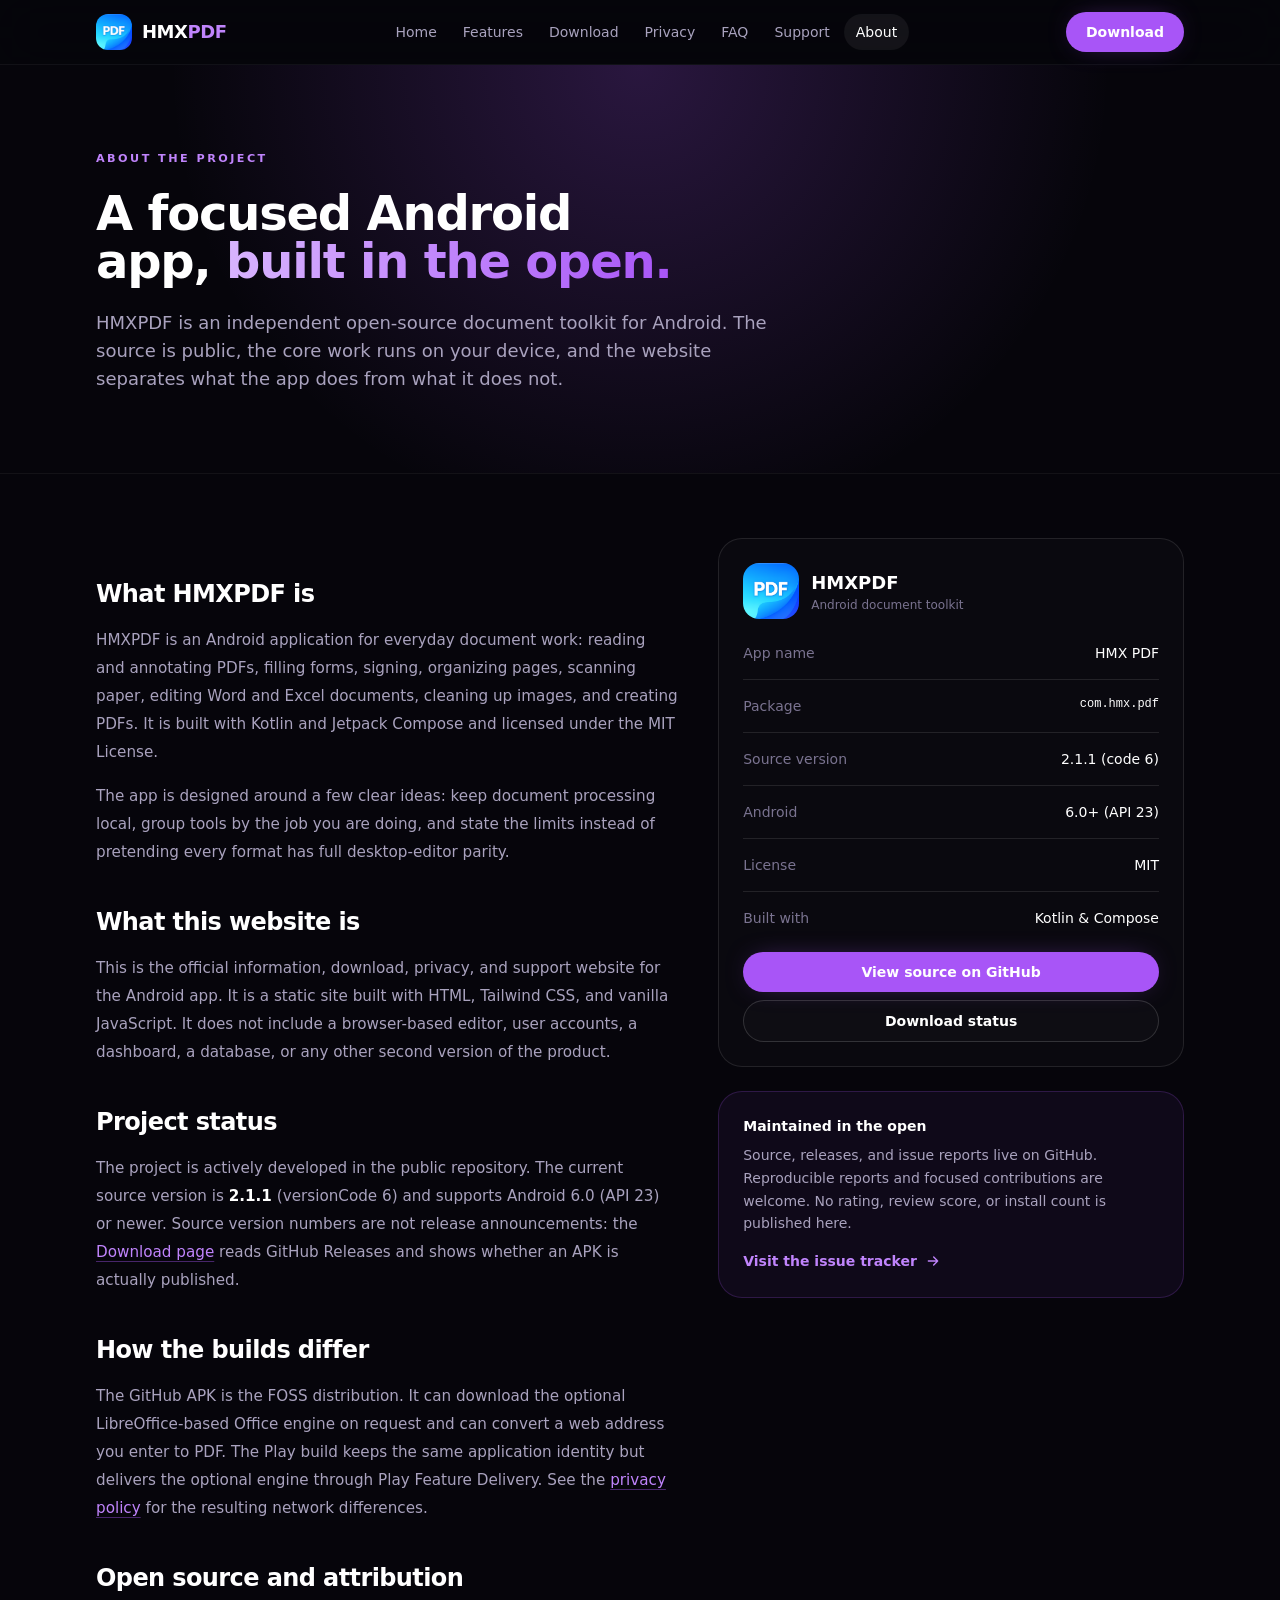
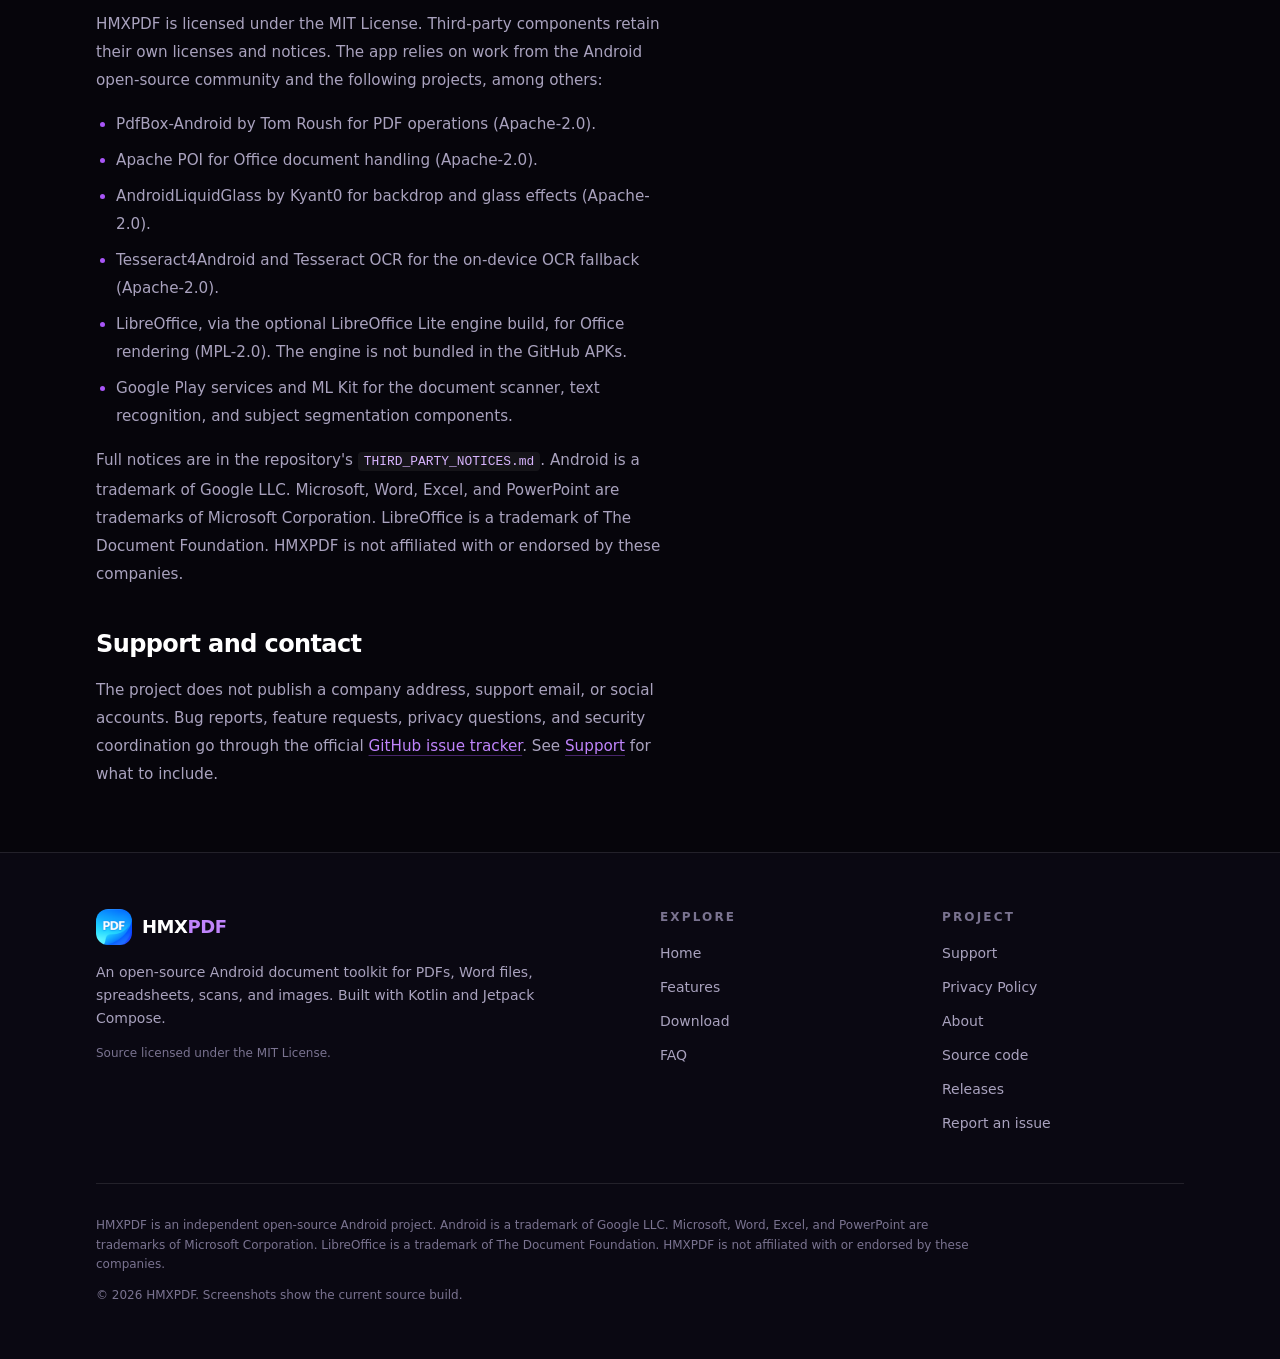
==== hmxwebsite/about.html @ 550cd8a9 "feat(website): add official HMXPDF static site and Vercel config" ====
<!doctype html>
<html lang="en">
  <head>
    <meta charset="utf-8" />
    <meta name="viewport" content="width=device-width, initial-scale=1" />
    <title>About — HMXPDF</title>
    <meta
      name="description"
      content="About HMXPDF: an independent, MIT-licensed Android document app built with Kotlin and Jetpack Compose, focused on local processing, focused tools, and honest limits."
    />
    <link rel="canonical" href="https://hmxpdf-website.vercel.app/about" />
    <meta name="theme-color" content="#0A0812" />
    <meta name="color-scheme" content="dark" />
    <link rel="icon" href="assets/img/favicon-32.png" sizes="32x32" type="image/png" />
    <link rel="apple-touch-icon" href="assets/img/apple-touch-icon.png" />
    <link rel="manifest" href="site.webmanifest" />

    <meta property="og:type" content="website" />
    <meta property="og:site_name" content="HMXPDF" />
    <meta property="og:title" content="About — HMXPDF" />
    <meta
      property="og:description"
      content="An independent, MIT-licensed Android document app built with Kotlin and Jetpack Compose, focused on local processing and honest limits."
    />
    <meta property="og:url" content="https://hmxpdf-website.vercel.app/about" />
    <meta property="og:image" content="https://hmxpdf-website.vercel.app/assets/img/og-image.jpg" />
    <meta property="og:image:width" content="1200" />
    <meta property="og:image:height" content="630" />
    <meta property="og:image:alt" content="HMXPDF — PDF, Word and spreadsheet tools for Android" />
    <meta name="twitter:card" content="summary_large_image" />
    <meta name="twitter:title" content="About — HMXPDF" />
    <meta
      name="twitter:description"
      content="An independent, MIT-licensed Android document app built with Kotlin and Jetpack Compose, focused on local processing and honest limits."
    />
    <meta name="twitter:image" content="https://hmxpdf-website.vercel.app/assets/img/og-image.jpg" />

    <link rel="stylesheet" href="assets/css/site.css" />
    <script src="assets/js/site.js"></script>
  </head>
  <body class="min-h-screen bg-night-950">
    <a class="skip-link" href="#main">Skip to content</a>

    <header id="site-header" class="site-header">
      <div class="container-x flex h-16 items-center justify-between gap-4">
        <a href="index.html" class="flex items-center gap-2.5" aria-label="HMXPDF home">
          <img src="assets/img/icon-192.png" width="36" height="36" alt="" class="h-9 w-9 rounded-xl" />
          <span class="text-lg font-bold tracking-tight text-white">HMX<span class="text-accent-light">PDF</span></span>
        </a>

        <nav class="hidden items-center gap-0.5 lg:flex" aria-label="Primary">
          <a class="nav-link" href="index.html">Home</a>
          <a class="nav-link" href="features.html">Features</a>
          <a class="nav-link" href="download.html">Download</a>
          <a class="nav-link" href="privacy.html">Privacy</a>
          <a class="nav-link" href="faq.html">FAQ</a>
          <a class="nav-link" href="support.html">Support</a>
          <a class="nav-link nav-active" href="about.html" aria-current="page">About</a>
        </nav>

        <div class="hidden lg:block">
          <a class="btn-primary btn-sm" href="download.html">Download</a>
        </div>

        <button
          id="nav-toggle"
          type="button"
          class="inline-flex h-10 w-10 items-center justify-center rounded-xl border border-white/10 text-white transition hover:border-accent/40 hover:bg-white/5 lg:hidden"
          aria-expanded="false"
          aria-controls="mobile-nav"
          aria-label="Toggle navigation"
        >
          <svg class="icon-open h-5 w-5" viewBox="0 0 24 24" fill="none" stroke="currentColor" stroke-width="1.8" aria-hidden="true">
            <path d="M4 7h16M4 12h16M4 17h16" stroke-linecap="round" />
          </svg>
          <svg class="icon-close h-5 w-5" viewBox="0 0 24 24" fill="none" stroke="currentColor" stroke-width="1.8" aria-hidden="true">
            <path d="M6 6l12 12M18 6L6 18" stroke-linecap="round" />
          </svg>
        </button>
      </div>

      <div id="mobile-nav" class="hidden border-t border-white/5 bg-night-950/95 lg:hidden">
        <nav class="container-x flex flex-col gap-1 py-4" aria-label="Mobile">
          <a class="nav-link" href="index.html">Home</a>
          <a class="nav-link" href="features.html">Features</a>
          <a class="nav-link" href="download.html">Download</a>
          <a class="nav-link" href="privacy.html">Privacy</a>
          <a class="nav-link" href="faq.html">FAQ</a>
          <a class="nav-link" href="support.html">Support</a>
          <a class="nav-link nav-active" href="about.html" aria-current="page">About</a>
          <a class="btn-primary mt-3" href="download.html">Download HMXPDF</a>
        </nav>
      </div>
    </header>

    <main id="main">
      <section class="relative overflow-hidden border-b border-white/5">
        <div class="pointer-events-none absolute inset-0 bg-radial-accent" aria-hidden="true"></div>
        <div class="container-x relative py-16 sm:py-20">
          <p class="eyebrow hero-rise">About the project</p>
          <h1 class="hero-rise mt-5 max-w-3xl text-balance text-4xl font-bold tracking-tight text-white sm:text-5xl">
            A focused Android app, <span class="gradient-text">built in the open.</span>
          </h1>
          <p class="hero-rise hero-rise-delay mt-6 max-w-2xl text-base leading-relaxed text-mist sm:text-lg">
            HMXPDF is an independent open-source document toolkit for Android. The source is public,
            the core work runs on your device, and the website separates what the app does from what
            it does not.
          </p>
        </div>
      </section>

      <section class="container-x py-12 sm:py-16">
        <div class="grid gap-10 lg:grid-cols-[1fr_0.8fr]">
          <div class="prose-site max-w-2xl">
            <h2 class="mt-0">What HMXPDF is</h2>
            <p>
              HMXPDF is an Android application for everyday document work: reading and annotating
              PDFs, filling forms, signing, organizing pages, scanning paper, editing Word and Excel
              documents, cleaning up images, and creating PDFs. It is built with Kotlin and Jetpack
              Compose and licensed under the MIT License.
            </p>
            <p>
              The app is designed around a few clear ideas: keep document processing local, group
              tools by the job you are doing, and state the limits instead of pretending every format
              has full desktop-editor parity.
            </p>

            <h2>What this website is</h2>
            <p>
              This is the official information, download, privacy, and support website for the Android
              app. It is a static site built with HTML, Tailwind CSS, and vanilla JavaScript. It does
              not include a browser-based editor, user accounts, a dashboard, a database, or any other
              second version of the product.
            </p>

            <h2>Project status</h2>
            <p>
              The project is actively developed in the public repository. The current source version
              is <strong>2.1.1</strong> (versionCode 6) and supports Android 6.0 (API 23) or newer.
              Source version numbers are not release announcements: the
              <a href="download.html">Download page</a> reads GitHub Releases and shows whether an APK
              is actually published.
            </p>

            <h2>How the builds differ</h2>
            <p>
              The GitHub APK is the FOSS distribution. It can download the optional LibreOffice-based
              Office engine on request and can convert a web address you enter to PDF. The Play build
              keeps the same application identity but delivers the optional engine through Play
              Feature Delivery. See the <a href="privacy.html">privacy policy</a> for the resulting
              network differences.
            </p>

            <h2>Open source and attribution</h2>
            <p>
              HMXPDF is licensed under the MIT License. Third-party components retain their own
              licenses and notices. The app relies on work from the Android open-source community and
              the following projects, among others:
            </p>
            <ul>
              <li>PdfBox-Android by Tom Roush for PDF operations (Apache-2.0).</li>
              <li>Apache POI for Office document handling (Apache-2.0).</li>
              <li>AndroidLiquidGlass by Kyant0 for backdrop and glass effects (Apache-2.0).</li>
              <li>Tesseract4Android and Tesseract OCR for the on-device OCR fallback (Apache-2.0).</li>
              <li>LibreOffice, via the optional LibreOffice Lite engine build, for Office rendering (MPL-2.0). The engine is not bundled in the GitHub APKs.</li>
              <li>Google Play services and ML Kit for the document scanner, text recognition, and subject segmentation components.</li>
            </ul>
            <p>
              Full notices are in the repository's <code>THIRD_PARTY_NOTICES.md</code>.
              Android is a trademark of Google LLC. Microsoft, Word, Excel, and PowerPoint are
              trademarks of Microsoft Corporation. LibreOffice is a trademark of The Document
              Foundation. HMXPDF is not affiliated with or endorsed by these companies.
            </p>

            <h2>Support and contact</h2>
            <p>
              The project does not publish a company address, support email, or social accounts. Bug
              reports, feature requests, privacy questions, and security coordination go through the
              official <a href="https://github.com/bharti1233/Hmxpdf/issues" target="_blank" rel="noopener noreferrer">GitHub issue tracker</a>.
              See <a href="support.html">Support</a> for what to include.
            </p>
          </div>

          <aside class="lg:sticky lg:top-24 lg:self-start">
            <div class="rounded-3xl border border-white/10 bg-white/[0.02] p-6">
              <div class="flex items-center gap-3">
                <img src="assets/img/icon-192.png" width="56" height="56" alt="" class="h-14 w-14 rounded-2xl" />
                <div>
                  <p class="text-lg font-bold text-white">HMXPDF</p>
                  <p class="text-xs text-mist-dim">Android document toolkit</p>
                </div>
              </div>

              <dl class="mt-6 space-y-4 text-sm">
                <div class="flex items-start justify-between gap-4 border-b border-white/10 pb-4">
                  <dt class="text-mist-dim">App name</dt>
                  <dd class="text-right font-medium text-white">HMX PDF</dd>
                </div>
                <div class="flex items-start justify-between gap-4 border-b border-white/10 pb-4">
                  <dt class="text-mist-dim">Package</dt>
                  <dd class="text-right font-mono text-xs text-white">com.hmx.pdf</dd>
                </div>
                <div class="flex items-start justify-between gap-4 border-b border-white/10 pb-4">
                  <dt class="text-mist-dim">Source version</dt>
                  <dd class="text-right font-medium text-white">2.1.1 (code 6)</dd>
                </div>
                <div class="flex items-start justify-between gap-4 border-b border-white/10 pb-4">
                  <dt class="text-mist-dim">Android</dt>
                  <dd class="text-right font-medium text-white">6.0+ (API 23)</dd>
                </div>
                <div class="flex items-start justify-between gap-4 border-b border-white/10 pb-4">
                  <dt class="text-mist-dim">License</dt>
                  <dd class="text-right font-medium text-white">MIT</dd>
                </div>
                <div class="flex items-start justify-between gap-4">
                  <dt class="text-mist-dim">Built with</dt>
                  <dd class="text-right font-medium text-white">Kotlin &amp; Compose</dd>
                </div>
              </dl>

              <div class="mt-6 flex flex-col gap-2">
                <a class="btn-primary btn-sm w-full" href="https://github.com/bharti1233/Hmxpdf" target="_blank" rel="noopener noreferrer">View source on GitHub</a>
                <a class="btn-secondary btn-sm w-full" href="download.html">Download status</a>
              </div>
            </div>

            <div class="mt-6 rounded-3xl border border-accent/20 bg-accent/[0.06] p-6">
              <p class="text-sm font-semibold text-white">Maintained in the open</p>
              <p class="mt-2 text-sm leading-relaxed text-mist">
                Source, releases, and issue reports live on GitHub. Reproducible reports and focused
                contributions are welcome. No rating, review score, or install count is published
                here.
              </p>
              <a class="mt-4 inline-flex items-center gap-2 text-sm font-semibold text-accent-light hover:text-white" href="https://github.com/bharti1233/Hmxpdf/issues" target="_blank" rel="noopener noreferrer">
                Visit the issue tracker
                <svg class="h-4 w-4" viewBox="0 0 24 24" fill="none" stroke="currentColor" stroke-width="2" aria-hidden="true">
                  <path d="M5 12h14m-6-6 6 6-6 6" stroke-linecap="round" stroke-linejoin="round" />
                </svg>
              </a>
            </div>
          </aside>
        </div>
      </section>
    </main>

    <footer class="border-t border-white/10 bg-night-900">
      <div class="container-x py-14">
        <div class="grid gap-10 md:grid-cols-4">
          <div class="md:col-span-2">
            <a href="index.html" class="flex items-center gap-2.5" aria-label="HMXPDF home">
              <img src="assets/img/icon-192.png" width="36" height="36" alt="" class="h-9 w-9 rounded-xl" />
              <span class="text-lg font-bold tracking-tight text-white">HMX<span class="text-accent-light">PDF</span></span>
            </a>
            <p class="mt-4 max-w-md text-sm leading-relaxed text-mist">
              An open-source Android document toolkit for PDFs, Word files, spreadsheets, scans, and
              images. Built with Kotlin and Jetpack Compose.
            </p>
            <p class="mt-4 text-xs text-mist-dim">Source licensed under the MIT License.</p>
          </div>

          <div>
            <p class="text-xs font-semibold uppercase tracking-[0.18em] text-mist-dim">Explore</p>
            <ul class="mt-4 space-y-2.5">
              <li><a class="footer-link" href="index.html">Home</a></li>
              <li><a class="footer-link" href="features.html">Features</a></li>
              <li><a class="footer-link" href="download.html">Download</a></li>
              <li><a class="footer-link" href="faq.html">FAQ</a></li>
            </ul>
          </div>

          <div>
            <p class="text-xs font-semibold uppercase tracking-[0.18em] text-mist-dim">Project</p>
            <ul class="mt-4 space-y-2.5">
              <li><a class="footer-link" href="support.html">Support</a></li>
              <li><a class="footer-link" href="privacy.html">Privacy Policy</a></li>
              <li><a class="footer-link" href="about.html">About</a></li>
              <li>
                <a class="footer-link" href="https://github.com/bharti1233/Hmxpdf" target="_blank" rel="noopener noreferrer">Source code</a>
              </li>
              <li>
                <a class="footer-link" href="https://github.com/bharti1233/Hmxpdf/releases" target="_blank" rel="noopener noreferrer">Releases</a>
              </li>
              <li>
                <a class="footer-link" href="https://github.com/bharti1233/Hmxpdf/issues" target="_blank" rel="noopener noreferrer">Report an issue</a>
              </li>
            </ul>
          </div>
        </div>

        <div class="mt-12 border-t border-white/10 pt-8">
          <p class="max-w-4xl text-xs leading-relaxed text-mist-dim">
            HMXPDF is an independent open-source Android project. Android is a trademark of Google
            LLC. Microsoft, Word, Excel, and PowerPoint are trademarks of Microsoft Corporation.
            LibreOffice is a trademark of The Document Foundation. HMXPDF is not affiliated with or
            endorsed by these companies.
          </p>
          <p class="mt-3 text-xs text-mist-dim">
            © <span data-year>2026</span> HMXPDF. Screenshots show the current source build.
          </p>
        </div>
      </div>
    </footer>
  </body>
</html>
---- hmxwebsite/assets/css/site.css ----
*,:after,:before{--tw-border-spacing-x:0;--tw-border-spacing-y:0;--tw-translate-x:0;--tw-translate-y:0;--tw-rotate:0;--tw-skew-x:0;--tw-skew-y:0;--tw-scale-x:1;--tw-scale-y:1;--tw-pan-x: ;--tw-pan-y: ;--tw-pinch-zoom: ;--tw-scroll-snap-strictness:proximity;--tw-gradient-from-position: ;--tw-gradient-via-position: ;--tw-gradient-to-position: ;--tw-ordinal: ;--tw-slashed-zero: ;--tw-numeric-figure: ;--tw-numeric-spacing: ;--tw-numeric-fraction: ;--tw-ring-inset: ;--tw-ring-offset-width:0px;--tw-ring-offset-color:#fff;--tw-ring-color:rgba(59,130,246,.5);--tw-ring-offset-shadow:0 0 #0000;--tw-ring-shadow:0 0 #0000;--tw-shadow:0 0 #0000;--tw-shadow-colored:0 0 #0000;--tw-blur: ;--tw-brightness: ;--tw-contrast: ;--tw-grayscale: ;--tw-hue-rotate: ;--tw-invert: ;--tw-saturate: ;--tw-sepia: ;--tw-drop-shadow: ;--tw-backdrop-blur: ;--tw-backdrop-brightness: ;--tw-backdrop-contrast: ;--tw-backdrop-grayscale: ;--tw-backdrop-hue-rotate: ;--tw-backdrop-invert: ;--tw-backdrop-opacity: ;--tw-backdrop-saturate: ;--tw-backdrop-sepia: ;--tw-contain-size: ;--tw-contain-layout: ;--tw-contain-paint: ;--tw-contain-style: }::backdrop{--tw-border-spacing-x:0;--tw-border-spacing-y:0;--tw-translate-x:0;--tw-translate-y:0;--tw-rotate:0;--tw-skew-x:0;--tw-skew-y:0;--tw-scale-x:1;--tw-scale-y:1;--tw-pan-x: ;--tw-pan-y: ;--tw-pinch-zoom: ;--tw-scroll-snap-strictness:proximity;--tw-gradient-from-position: ;--tw-gradient-via-position: ;--tw-gradient-to-position: ;--tw-ordinal: ;--tw-slashed-zero: ;--tw-numeric-figure: ;--tw-numeric-spacing: ;--tw-numeric-fraction: ;--tw-ring-inset: ;--tw-ring-offset-width:0px;--tw-ring-offset-color:#fff;--tw-ring-color:rgba(59,130,246,.5);--tw-ring-offset-shadow:0 0 #0000;--tw-ring-shadow:0 0 #0000;--tw-shadow:0 0 #0000;--tw-shadow-colored:0 0 #0000;--tw-blur: ;--tw-brightness: ;--tw-contrast: ;--tw-grayscale: ;--tw-hue-rotate: ;--tw-invert: ;--tw-saturate: ;--tw-sepia: ;--tw-drop-shadow: ;--tw-backdrop-blur: ;--tw-backdrop-brightness: ;--tw-backdrop-contrast: ;--tw-backdrop-grayscale: ;--tw-backdrop-hue-rotate: ;--tw-backdrop-invert: ;--tw-backdrop-opacity: ;--tw-backdrop-saturate: ;--tw-backdrop-sepia: ;--tw-contain-size: ;--tw-contain-layout: ;--tw-contain-paint: ;--tw-contain-style: }/*! tailwindcss v3.4.17 | MIT License | https://tailwindcss.com*/*,:after,:before{border:0 solid #e5e7eb;box-sizing:border-box}:after,:before{--tw-content:""}:host,html{line-height:1.5;-webkit-text-size-adjust:100%;font-family:ui-sans-serif,system-ui,-apple-system,Segoe UI,Roboto,Helvetica Neue,Arial,sans-serif;font-feature-settings:normal;font-variation-settings:normal;-moz-tab-size:4;-o-tab-size:4;tab-size:4;-webkit-tap-highlight-color:transparent}body{line-height:inherit;margin:0}hr{border-top-width:1px;color:inherit;height:0}abbr:where([title]){-webkit-text-decoration:underline dotted;text-decoration:underline dotted}h1,h2,h3,h4,h5,h6{font-size:inherit;font-weight:inherit}a{color:inherit;text-decoration:inherit}b,strong{font-weight:bolder}code,kbd,pre,samp{font-family:ui-monospace,SFMono-Regular,Menlo,Monaco,Consolas,Liberation Mono,Courier New,monospace;font-feature-settings:normal;font-size:1em;font-variation-settings:normal}small{font-size:80%}sub,sup{font-size:75%;line-height:0;position:relative;vertical-align:baseline}sub{bottom:-.25em}sup{top:-.5em}table{border-collapse:collapse;border-color:inherit;text-indent:0}button,input,optgroup,select,textarea{color:inherit;font-family:inherit;font-feature-settings:inherit;font-size:100%;font-variation-settings:inherit;font-weight:inherit;letter-spacing:inherit;line-height:inherit;margin:0;padding:0}button,select{text-transform:none}button,input:where([type=button]),input:where([type=reset]),input:where([type=submit]){-webkit-appearance:button;background-color:transparent;background-image:none}:-moz-focusring{outline:auto}:-moz-ui-invalid{box-shadow:none}progress{vertical-align:baseline}::-webkit-inner-spin-button,::-webkit-outer-spin-button{height:auto}[type=search]{-webkit-appearance:textfield;outline-offset:-2px}::-webkit-search-decoration{-webkit-appearance:none}::-webkit-file-upload-button{-webkit-appearance:button;font:inherit}summary{display:list-item}blockquote,dd,dl,figure,h1,h2,h3,h4,h5,h6,hr,p,pre{margin:0}fieldset{margin:0}fieldset,legend{padding:0}menu,ol,ul{list-style:none;margin:0;padding:0}dialog{padding:0}textarea{resize:vertical}input::-moz-placeholder,textarea::-moz-placeholder{color:#9ca3af;opacity:1}input::placeholder,textarea::placeholder{color:#9ca3af;opacity:1}[role=button],button{cursor:pointer}:disabled{cursor:default}audio,canvas,embed,iframe,img,object,svg,video{display:block;vertical-align:middle}img,video{height:auto;max-width:100%}[hidden]:where(:not([hidden=until-found])){display:none}html{scroll-behavior:smooth;scroll-padding-top:5.5rem}body{--tw-bg-opacity:1;background-color:rgb(6 5 11/var(--tw-bg-opacity,1));font-family:ui-sans-serif,system-ui,-apple-system,Segoe UI,Roboto,Helvetica Neue,Arial,sans-serif;--tw-text-opacity:1;color:rgb(244 241 251/var(--tw-text-opacity,1));-webkit-font-smoothing:antialiased;-moz-osx-font-smoothing:grayscale;text-rendering:optimizeLegibility}::-moz-selection{background-color:rgba(168,85,247,.4);--tw-text-opacity:1;color:rgb(255 255 255/var(--tw-text-opacity,1))}::selection{background-color:rgba(168,85,247,.4);--tw-text-opacity:1;color:rgb(255 255 255/var(--tw-text-opacity,1))}[hidden]{display:none!important}:focus-visible{outline:2px solid transparent;outline-offset:2px;--tw-ring-offset-shadow:var(--tw-ring-inset) 0 0 0 var(--tw-ring-offset-width) var(--tw-ring-offset-color);--tw-ring-shadow:var(--tw-ring-inset) 0 0 0 calc(2px + var(--tw-ring-offset-width)) var(--tw-ring-color);box-shadow:var(--tw-ring-offset-shadow),var(--tw-ring-shadow),var(--tw-shadow,0 0 #0000);--tw-ring-opacity:1;--tw-ring-color:rgb(192 132 252/var(--tw-ring-opacity,1));--tw-ring-offset-width:2px;--tw-ring-offset-color:#06050b}img{max-width:100%}.container-x{margin-left:auto;margin-right:auto;max-width:72rem;padding-left:1.25rem;padding-right:1.25rem;width:100%}@media (min-width:640px){.container-x{padding-left:2rem;padding-right:2rem}}.skip-link{height:1px;margin:-1px;overflow:hidden;padding:0;position:absolute;width:1px;clip:rect(0,0,0,0);border-width:0;white-space:nowrap}.skip-link:focus{height:auto;margin:0;overflow:visible;position:static;width:auto;clip:auto;border-radius:9999px;left:1rem;position:fixed;top:1rem;white-space:normal;z-index:60;--tw-bg-opacity:1;background-color:rgb(168 85 247/var(--tw-bg-opacity,1));font-size:.875rem;font-weight:600;line-height:1.25rem;padding:.625rem 1.25rem;--tw-text-opacity:1;color:rgb(255 255 255/var(--tw-text-opacity,1))}.site-header{background-color:rgba(6,5,11,.8);border-bottom-width:1px;border-color:hsla(0,0%,100%,.05);position:sticky;top:0;z-index:50;--tw-backdrop-blur:blur(24px);-webkit-backdrop-filter:var(--tw-backdrop-blur) var(--tw-backdrop-brightness) var(--tw-backdrop-contrast) var(--tw-backdrop-grayscale) var(--tw-backdrop-hue-rotate) var(--tw-backdrop-invert) var(--tw-backdrop-opacity) var(--tw-backdrop-saturate) var(--tw-backdrop-sepia);backdrop-filter:var(--tw-backdrop-blur) var(--tw-backdrop-brightness) var(--tw-backdrop-contrast) var(--tw-backdrop-grayscale) var(--tw-backdrop-hue-rotate) var(--tw-backdrop-invert) var(--tw-backdrop-opacity) var(--tw-backdrop-saturate) var(--tw-backdrop-sepia);transition-duration:.3s;transition-property:color,background-color,border-color,text-decoration-color,fill,stroke;transition-timing-function:cubic-bezier(.4,0,.2,1)}.site-header.is-scrolled{background-color:rgba(6,5,11,.95);border-color:hsla(0,0%,100%,.1);--tw-shadow:0 10px 15px -3px rgba(0,0,0,.1),0 4px 6px -4px rgba(0,0,0,.1);--tw-shadow-colored:0 10px 15px -3px var(--tw-shadow-color),0 4px 6px -4px var(--tw-shadow-color);box-shadow:var(--tw-ring-offset-shadow,0 0 #0000),var(--tw-ring-shadow,0 0 #0000),var(--tw-shadow);--tw-shadow-color:rgba(0,0,0,.3);--tw-shadow:var(--tw-shadow-colored)}.nav-link{border-radius:9999px;font-size:.875rem;font-weight:500;line-height:1.25rem;padding:.5rem .75rem;--tw-text-opacity:1;color:rgb(169 162 190/var(--tw-text-opacity,1));transition-duration:.15s;transition-property:color,background-color,border-color,text-decoration-color,fill,stroke,opacity,box-shadow,transform,filter,-webkit-backdrop-filter;transition-property:color,background-color,border-color,text-decoration-color,fill,stroke,opacity,box-shadow,transform,filter,backdrop-filter;transition-property:color,background-color,border-color,text-decoration-color,fill,stroke,opacity,box-shadow,transform,filter,backdrop-filter,-webkit-backdrop-filter;transition-timing-function:cubic-bezier(.4,0,.2,1)}.nav-link:hover{background-color:hsla(0,0%,100%,.05)}.nav-active,.nav-link:hover{--tw-text-opacity:1;color:rgb(255 255 255/var(--tw-text-opacity,1))}.nav-active{background-color:hsla(0,0%,100%,.06)}.btn-primary{align-items:center;border-radius:9999px;display:inline-flex;gap:.5rem;justify-content:center;--tw-bg-opacity:1;background-color:rgb(168 85 247/var(--tw-bg-opacity,1));font-size:.875rem;font-weight:600;line-height:1.25rem;padding:.75rem 1.5rem;--tw-text-opacity:1;color:rgb(255 255 255/var(--tw-text-opacity,1));--tw-shadow:0 0 28px -12px rgba(168,85,247,.65);--tw-shadow-colored:0 0 28px -12px var(--tw-shadow-color);transition-duration:.2s;transition-property:color,background-color,border-color,text-decoration-color,fill,stroke,opacity,box-shadow,transform,filter,-webkit-backdrop-filter;transition-property:color,background-color,border-color,text-decoration-color,fill,stroke,opacity,box-shadow,transform,filter,backdrop-filter;transition-property:color,background-color,border-color,text-decoration-color,fill,stroke,opacity,box-shadow,transform,filter,backdrop-filter,-webkit-backdrop-filter;transition-timing-function:cubic-bezier(.4,0,.2,1)}.btn-primary,.btn-primary:hover{box-shadow:var(--tw-ring-offset-shadow,0 0 #0000),var(--tw-ring-shadow,0 0 #0000),var(--tw-shadow)}.btn-primary:hover{--tw-bg-opacity:1;background-color:rgb(192 132 252/var(--tw-bg-opacity,1));--tw-shadow:0 0 60px -18px rgba(168,85,247,.7);--tw-shadow-colored:0 0 60px -18px var(--tw-shadow-color)}.btn-primary:active{--tw-translate-y:1px;transform:translate(var(--tw-translate-x),var(--tw-translate-y)) rotate(var(--tw-rotate)) skewX(var(--tw-skew-x)) skewY(var(--tw-skew-y)) scaleX(var(--tw-scale-x)) scaleY(var(--tw-scale-y))}.btn-secondary{align-items:center;background-color:hsla(0,0%,100%,.02);border-color:hsla(0,0%,100%,.15);border-radius:9999px;border-width:1px;display:inline-flex;font-size:.875rem;font-weight:600;gap:.5rem;justify-content:center;line-height:1.25rem;padding:.75rem 1.5rem;--tw-text-opacity:1;color:rgb(255 255 255/var(--tw-text-opacity,1));transition-duration:.2s;transition-property:color,background-color,border-color,text-decoration-color,fill,stroke,opacity,box-shadow,transform,filter,-webkit-backdrop-filter;transition-property:color,background-color,border-color,text-decoration-color,fill,stroke,opacity,box-shadow,transform,filter,backdrop-filter;transition-property:color,background-color,border-color,text-decoration-color,fill,stroke,opacity,box-shadow,transform,filter,backdrop-filter,-webkit-backdrop-filter;transition-timing-function:cubic-bezier(.4,0,.2,1)}.btn-secondary:hover{background-color:rgba(168,85,247,.1);border-color:rgba(168,85,247,.5)}.btn-secondary:active{--tw-translate-y:1px;transform:translate(var(--tw-translate-x),var(--tw-translate-y)) rotate(var(--tw-rotate)) skewX(var(--tw-skew-x)) skewY(var(--tw-skew-y)) scaleX(var(--tw-scale-x)) scaleY(var(--tw-scale-y))}.btn-sm{padding:.625rem 1.25rem}.eyebrow{align-items:center;display:inline-flex;font-size:.7rem;font-weight:600;gap:.5rem;letter-spacing:.22em;text-transform:uppercase;--tw-text-opacity:1;color:rgb(192 132 252/var(--tw-text-opacity,1))}.section-title{font-size:1.875rem;font-weight:700;letter-spacing:-.025em;line-height:2.25rem;--tw-text-opacity:1;color:rgb(255 255 255/var(--tw-text-opacity,1))}@media (min-width:640px){.section-title{font-size:2.25rem;line-height:2.5rem}}.section-lead{font-size:1rem;line-height:1.5rem;line-height:1.625;margin-top:1rem;max-width:42rem;--tw-text-opacity:1;color:rgb(169 162 190/var(--tw-text-opacity,1))}@media (min-width:640px){.section-lead{font-size:1.125rem;line-height:1.75rem}}.card{background-color:hsla(0,0%,100%,.025);border-color:hsla(0,0%,100%,.1);border-radius:1.5rem;border-width:1px;padding:1.5rem;transition-duration:.3s;transition-property:color,background-color,border-color,text-decoration-color,fill,stroke,opacity,box-shadow,transform,filter,-webkit-backdrop-filter;transition-property:color,background-color,border-color,text-decoration-color,fill,stroke,opacity,box-shadow,transform,filter,backdrop-filter;transition-property:color,background-color,border-color,text-decoration-color,fill,stroke,opacity,box-shadow,transform,filter,backdrop-filter,-webkit-backdrop-filter;transition-timing-function:cubic-bezier(.4,0,.2,1)}.card:hover{background-color:hsla(0,0%,100%,.04);border-color:rgba(168,85,247,.3)}.icon-tile{align-items:center;background-color:rgba(168,85,247,.1);border-color:rgba(168,85,247,.25);border-radius:1rem;border-width:1px;display:flex;flex-shrink:0;height:2.75rem;justify-content:center;width:2.75rem;--tw-text-opacity:1;color:rgb(192 132 252/var(--tw-text-opacity,1))}.gradient-text{background-image:linear-gradient(to right,var(--tw-gradient-stops));--tw-gradient-from:#d8b4fe var(--tw-gradient-from-position);--tw-gradient-to:rgba(216,180,254,0) var(--tw-gradient-to-position);--tw-gradient-stops:var(--tw-gradient-from),var(--tw-gradient-to);--tw-gradient-to:rgba(192,132,252,0) var(--tw-gradient-to-position);--tw-gradient-stops:var(--tw-gradient-from),#c084fc var(--tw-gradient-via-position),var(--tw-gradient-to);--tw-gradient-to:#a855f7 var(--tw-gradient-to-position);-webkit-background-clip:text;background-clip:text;color:transparent}.phone{border-color:hsla(0,0%,100%,.15);border-radius:2.25rem;border-width:1px;position:relative;--tw-bg-opacity:1;background-color:rgb(18 16 30/var(--tw-bg-opacity,1));padding:.5rem;--tw-shadow:0 40px 90px -25px rgba(0,0,0,.85);--tw-shadow-colored:0 40px 90px -25px var(--tw-shadow-color);box-shadow:var(--tw-ring-offset-shadow,0 0 #0000),var(--tw-ring-shadow,0 0 #0000),var(--tw-shadow)}.phone img{border-radius:1.7rem}.pill{align-items:center;background-color:hsla(0,0%,100%,.04);border-color:hsla(0,0%,100%,.1);border-radius:9999px;border-width:1px;display:inline-flex;font-size:.75rem;font-weight:500;gap:.5rem;line-height:1rem;padding:.375rem .875rem}.pill,.prose-site{--tw-text-opacity:1;color:rgb(169 162 190/var(--tw-text-opacity,1))}.prose-site{font-size:.95rem;line-height:1.75rem}.prose-site h2{font-size:1.25rem;font-weight:700;letter-spacing:-.025em;line-height:1.75rem;margin-top:2.5rem;--tw-text-opacity:1;color:rgb(255 255 255/var(--tw-text-opacity,1))}@media (min-width:640px){.prose-site h2{font-size:1.5rem;line-height:2rem}}.prose-site h3{font-size:1rem;font-weight:600;line-height:1.5rem;margin-top:1.75rem;--tw-text-opacity:1;color:rgb(255 255 255/var(--tw-text-opacity,1))}.prose-site p,.prose-site ul{margin-top:1rem}.prose-site ul{list-style-type:disc}.prose-site ul>:not([hidden])~:not([hidden]){--tw-space-y-reverse:0;margin-bottom:calc(.5rem*var(--tw-space-y-reverse));margin-top:calc(.5rem*(1 - var(--tw-space-y-reverse)))}.prose-site ul{padding-left:1.25rem}.prose-site ul ::marker{color:#a855f7}.prose-site ul::marker{color:#a855f7}.prose-site ol{list-style-type:decimal;margin-top:1rem}.prose-site ol>:not([hidden])~:not([hidden]){--tw-space-y-reverse:0;margin-bottom:calc(.5rem*var(--tw-space-y-reverse));margin-top:calc(.5rem*(1 - var(--tw-space-y-reverse)))}.prose-site ol{padding-left:1.25rem}.prose-site ol ::marker{color:#a855f7}.prose-site ol::marker{color:#a855f7}.prose-site a{--tw-text-opacity:1;color:rgb(192 132 252/var(--tw-text-opacity,1));text-decoration-color:rgba(168,85,247,.4);text-decoration-line:underline;text-underline-offset:4px}.prose-site a:hover{--tw-text-opacity:1;color:rgb(255 255 255/var(--tw-text-opacity,1))}.prose-site code{background-color:hsla(0,0%,100%,.06);border-radius:.25rem;font-size:.85em;padding:.125rem .375rem;--tw-text-opacity:1;color:rgb(216 180 254/var(--tw-text-opacity,1));overflow-wrap:break-word}.prose-site pre{max-width:100%;overflow-x:auto}.prose-site strong{font-weight:600;--tw-text-opacity:1;color:rgb(255 255 255/var(--tw-text-opacity,1))}.table-wrap{border-color:hsla(0,0%,100%,.1);border-radius:1rem;border-width:1px;margin-top:1.5rem;max-width:100%;overflow-x:auto}.info-table{border-collapse:collapse;font-size:.875rem;line-height:1.25rem;text-align:left;width:100%}.info-table th{background-color:hsla(0,0%,100%,.04);color:rgb(255 255 255/var(--tw-text-opacity,1));font-weight:600}.info-table td,.info-table th{padding:.75rem 1rem;--tw-text-opacity:1}.info-table td{border-color:hsla(0,0%,100%,.1);border-top-width:1px;color:rgb(169 162 190/var(--tw-text-opacity,1));vertical-align:top}@media (max-width:639px){.table-wrap{background-color:hsla(0,0%,100%,.02);border-width:0;padding-bottom:.25rem;padding-top:.25rem}.info-table,.info-table tbody,.info-table td,.info-table tr{display:block;width:auto}.info-table thead{display:none}.info-table tr{border-color:hsla(0,0%,100%,.1);border-top-width:1px;padding:.875rem 1rem}.info-table tr:first-child{border-top-width:0}.info-table td{border-width:0;padding:.125rem 0}.info-table td:first-child{font-weight:600;padding-bottom:.25rem;--tw-text-opacity:1;color:rgb(255 255 255/var(--tw-text-opacity,1))}.info-table td:before{display:block;font-size:.65rem;font-weight:600;letter-spacing:.14em;margin-bottom:.125rem;text-transform:uppercase;--tw-text-opacity:1;color:rgb(122 115 144/var(--tw-text-opacity,1))}.info-table td:first-child:before{content:none}.info-table--storage td:nth-child(2):before{content:"Contains"}.info-table--storage td:nth-child(3):before{content:"Where and how long"}.info-table--permissions td:nth-child(2):before{content:"Why it is used"}.info-table td:last-child{padding-bottom:0}}.footer-link{font-size:.875rem;line-height:1.25rem;--tw-text-opacity:1;color:rgb(169 162 190/var(--tw-text-opacity,1));transition-duration:.15s;transition-property:color,background-color,border-color,text-decoration-color,fill,stroke,opacity,box-shadow,transform,filter,-webkit-backdrop-filter;transition-property:color,background-color,border-color,text-decoration-color,fill,stroke,opacity,box-shadow,transform,filter,backdrop-filter;transition-property:color,background-color,border-color,text-decoration-color,fill,stroke,opacity,box-shadow,transform,filter,backdrop-filter,-webkit-backdrop-filter;transition-timing-function:cubic-bezier(.4,0,.2,1)}.footer-link:hover{--tw-text-opacity:1;color:rgb(255 255 255/var(--tw-text-opacity,1))}.pointer-events-none{pointer-events:none}.\!visible{visibility:visible!important}.visible{visibility:visible}.static{position:static}.fixed{position:fixed}.absolute{position:absolute}.relative{position:relative}.-inset-8{inset:-2rem}.inset-0{inset:0}.-left-24{left:-6rem}.-left-5{left:-1.25rem}.-right-16{right:-4rem}.-right-24{right:-6rem}.-top-20{top:-5rem}.bottom-0{bottom:0}.bottom-24{bottom:6rem}.left-0{left:0}.top-0{top:0}.top-32{top:8rem}.mx-auto{margin-left:auto;margin-right:auto}.mt-0{margin-top:0}.mt-0\.5{margin-top:.125rem}.mt-1{margin-top:.25rem}.mt-10{margin-top:2.5rem}.mt-12{margin-top:3rem}.mt-2{margin-top:.5rem}.mt-3{margin-top:.75rem}.mt-4{margin-top:1rem}.mt-5{margin-top:1.25rem}.mt-6{margin-top:1.5rem}.mt-7{margin-top:1.75rem}.mt-8{margin-top:2rem}.inline-block{display:inline-block}.flex{display:flex}.inline-flex{display:inline-flex}.table{display:table}.table-cell{display:table-cell}.grid{display:grid}.hidden{display:none}.h-1\.5{height:.375rem}.h-10{height:2.5rem}.h-12{height:3rem}.h-14{height:3.5rem}.h-16{height:4rem}.h-2{height:.5rem}.h-24{height:6rem}.h-4{height:1rem}.h-5{height:1.25rem}.h-6{height:1.5rem}.h-64{height:16rem}.h-72{height:18rem}.h-8{height:2rem}.h-80{height:20rem}.h-9{height:2.25rem}.h-full{height:100%}.h-px{height:1px}.max-h-\[28rem\]{max-height:28rem}.min-h-\[65vh\]{min-height:65vh}.min-h-screen{min-height:100vh}.w-1\.5{width:.375rem}.w-10{width:2.5rem}.w-12{width:3rem}.w-14{width:3.5rem}.w-2{width:.5rem}.w-32{width:8rem}.w-36{width:9rem}.w-4{width:1rem}.w-40{width:10rem}.w-5{width:1.25rem}.w-56{width:14rem}.w-6{width:1.5rem}.w-64{width:16rem}.w-72{width:18rem}.w-8{width:2rem}.w-80{width:20rem}.w-9{width:2.25rem}.w-full{width:100%}.w-px{width:1px}.min-w-0{min-width:0}.max-w-2xl{max-width:42rem}.max-w-3xl{max-width:48rem}.max-w-4xl{max-width:56rem}.max-w-\[260px\]{max-width:260px}.max-w-\[330px\]{max-width:330px}.max-w-md{max-width:28rem}.max-w-xl{max-width:36rem}.shrink-0{flex-shrink:0}@keyframes ping{75%,to{opacity:0;transform:scale(2)}}.animate-ping{animation:ping 1s cubic-bezier(0,0,.2,1) infinite}@keyframes pulse{50%{opacity:.5}}.animate-pulse{animation:pulse 2s cubic-bezier(.4,0,.6,1) infinite}.cursor-pointer{cursor:pointer}.scroll-mt-24{scroll-margin-top:6rem}.grid-cols-2{grid-template-columns:repeat(2,minmax(0,1fr))}.flex-col{flex-direction:column}.flex-wrap{flex-wrap:wrap}.items-start{align-items:flex-start}.items-center{align-items:center}.justify-center{justify-content:center}.justify-between{justify-content:space-between}.gap-0\.5{gap:.125rem}.gap-1{gap:.25rem}.gap-10{gap:2.5rem}.gap-14{gap:3.5rem}.gap-2{gap:.5rem}.gap-2\.5{gap:.625rem}.gap-3{gap:.75rem}.gap-4{gap:1rem}.gap-5{gap:1.25rem}.gap-6{gap:1.5rem}.gap-8{gap:2rem}.gap-x-8{-moz-column-gap:2rem;column-gap:2rem}.gap-y-3{row-gap:.75rem}.space-y-2>:not([hidden])~:not([hidden]){--tw-space-y-reverse:0;margin-bottom:calc(.5rem*var(--tw-space-y-reverse));margin-top:calc(.5rem*(1 - var(--tw-space-y-reverse)))}.space-y-2\.5>:not([hidden])~:not([hidden]){--tw-space-y-reverse:0;margin-bottom:calc(.625rem*var(--tw-space-y-reverse));margin-top:calc(.625rem*(1 - var(--tw-space-y-reverse)))}.space-y-3>:not([hidden])~:not([hidden]){--tw-space-y-reverse:0;margin-bottom:calc(.75rem*var(--tw-space-y-reverse));margin-top:calc(.75rem*(1 - var(--tw-space-y-reverse)))}.space-y-4>:not([hidden])~:not([hidden]){--tw-space-y-reverse:0;margin-bottom:calc(1rem*var(--tw-space-y-reverse));margin-top:calc(1rem*(1 - var(--tw-space-y-reverse)))}.space-y-6>:not([hidden])~:not([hidden]){--tw-space-y-reverse:0;margin-bottom:calc(1.5rem*var(--tw-space-y-reverse));margin-top:calc(1.5rem*(1 - var(--tw-space-y-reverse)))}.self-start{align-self:flex-start}.overflow-hidden{overflow:hidden}.overflow-x-auto{overflow-x:auto}.overflow-y-auto{overflow-y:auto}.whitespace-pre-line{white-space:pre-line}.text-balance{text-wrap:balance}.break-all{word-break:break-all}.rounded{border-radius:.25rem}.rounded-2xl{border-radius:1rem}.rounded-3xl{border-radius:1.5rem}.rounded-\[2rem\]{border-radius:2rem}.rounded-\[3\.5rem\]{border-radius:3.5rem}.rounded-full{border-radius:9999px}.rounded-lg{border-radius:.5rem}.rounded-xl{border-radius:.75rem}.border{border-width:1px}.border-y{border-top-width:1px}.border-b,.border-y{border-bottom-width:1px}.border-t{border-top-width:1px}.border-accent\/20{border-color:rgba(168,85,247,.2)}.border-accent\/25{border-color:rgba(168,85,247,.25)}.border-accent\/30{border-color:rgba(168,85,247,.3)}.border-amber-400\/20{border-color:rgba(251,191,36,.2)}.border-amber-400\/25{border-color:rgba(251,191,36,.25)}.border-white\/10{border-color:hsla(0,0%,100%,.1)}.border-white\/5{border-color:hsla(0,0%,100%,.05)}.bg-accent{--tw-bg-opacity:1;background-color:rgb(168 85 247/var(--tw-bg-opacity,1))}.bg-accent-dark\/20{background-color:rgba(124,58,237,.2)}.bg-accent-light{--tw-bg-opacity:1;background-color:rgb(192 132 252/var(--tw-bg-opacity,1))}.bg-accent\/10{background-color:rgba(168,85,247,.1)}.bg-accent\/15{background-color:rgba(168,85,247,.15)}.bg-accent\/20{background-color:rgba(168,85,247,.2)}.bg-accent\/25{background-color:rgba(168,85,247,.25)}.bg-accent\/\[0\.06\]{background-color:rgba(168,85,247,.06)}.bg-amber-300{--tw-bg-opacity:1;background-color:rgb(252 211 77/var(--tw-bg-opacity,1))}.bg-amber-400\/10{background-color:rgba(251,191,36,.1)}.bg-amber-400\/\[0\.04\]{background-color:rgba(251,191,36,.04)}.bg-emerald-300{--tw-bg-opacity:1;background-color:rgb(110 231 183/var(--tw-bg-opacity,1))}.bg-emerald-400\/10{background-color:rgba(52,211,153,.1)}.bg-night-800\/90{background-color:rgba(18,16,30,.9)}.bg-night-850{--tw-bg-opacity:1;background-color:rgb(14 11 24/var(--tw-bg-opacity,1))}.bg-night-900{--tw-bg-opacity:1;background-color:rgb(10 8 18/var(--tw-bg-opacity,1))}.bg-night-900\/40{background-color:rgba(10,8,18,.4)}.bg-night-900\/50{background-color:rgba(10,8,18,.5)}.bg-night-900\/60{background-color:rgba(10,8,18,.6)}.bg-night-900\/70{background-color:rgba(10,8,18,.7)}.bg-night-950{--tw-bg-opacity:1;background-color:rgb(6 5 11/var(--tw-bg-opacity,1))}.bg-night-950\/95{background-color:rgba(6,5,11,.95)}.bg-white\/10{background-color:hsla(0,0%,100%,.1)}.bg-white\/5{background-color:hsla(0,0%,100%,.05)}.bg-white\/\[0\.025\]{background-color:hsla(0,0%,100%,.025)}.bg-white\/\[0\.02\]{background-color:hsla(0,0%,100%,.02)}.bg-white\/\[0\.05\]{background-color:hsla(0,0%,100%,.05)}.bg-white\/\[0\.06\]{background-color:hsla(0,0%,100%,.06)}.bg-gradient-to-br{background-image:linear-gradient(to bottom right,var(--tw-gradient-stops))}.from-accent\/15{--tw-gradient-from:rgba(168,85,247,.15) var(--tw-gradient-from-position);--tw-gradient-to:rgba(168,85,247,0) var(--tw-gradient-to-position);--tw-gradient-stops:var(--tw-gradient-from),var(--tw-gradient-to)}.via-night-900{--tw-gradient-to:rgba(10,8,18,0) var(--tw-gradient-to-position);--tw-gradient-stops:var(--tw-gradient-from),#0a0812 var(--tw-gradient-via-position),var(--tw-gradient-to)}.to-night-900{--tw-gradient-to:#0a0812 var(--tw-gradient-to-position)}.p-3{padding:.75rem}.p-4{padding:1rem}.p-5{padding:1.25rem}.p-6{padding:1.5rem}.p-8{padding:2rem}.px-1\.5{padding-left:.375rem;padding-right:.375rem}.px-2{padding-left:.5rem;padding-right:.5rem}.px-2\.5{padding-left:.625rem;padding-right:.625rem}.px-4{padding-left:1rem;padding-right:1rem}.px-6{padding-left:1.5rem;padding-right:1.5rem}.py-0\.5{padding-bottom:.125rem;padding-top:.125rem}.py-1{padding-bottom:.25rem;padding-top:.25rem}.py-12{padding-bottom:3rem;padding-top:3rem}.py-14{padding-bottom:3.5rem;padding-top:3.5rem}.py-16{padding-bottom:4rem;padding-top:4rem}.py-20{padding-bottom:5rem;padding-top:5rem}.py-3{padding-bottom:.75rem;padding-top:.75rem}.py-4{padding-bottom:1rem;padding-top:1rem}.py-5{padding-bottom:1.25rem;padding-top:1.25rem}.py-8{padding-bottom:2rem;padding-top:2rem}.pb-12{padding-bottom:3rem}.pb-16{padding-bottom:4rem}.pb-4{padding-bottom:1rem}.pt-8{padding-top:2rem}.text-center{text-align:center}.text-right{text-align:right}.font-mono{font-family:ui-monospace,SFMono-Regular,Menlo,Monaco,Consolas,Liberation Mono,Courier New,monospace}.text-2xl{font-size:1.5rem;line-height:2rem}.text-3xl{font-size:1.875rem;line-height:2.25rem}.text-4xl{font-size:2.25rem;line-height:2.5rem}.text-7xl{font-size:4.5rem;line-height:1}.text-\[0\.7rem\]{font-size:.7rem}.text-\[0\.85em\]{font-size:.85em}.text-base{font-size:1rem;line-height:1.5rem}.text-lg{font-size:1.125rem;line-height:1.75rem}.text-sm{font-size:.875rem;line-height:1.25rem}.text-xl{font-size:1.25rem;line-height:1.75rem}.text-xs{font-size:.75rem;line-height:1rem}.font-bold{font-weight:700}.font-medium{font-weight:500}.font-semibold{font-weight:600}.uppercase{text-transform:uppercase}.italic{font-style:italic}.leading-5{line-height:1.25rem}.leading-6{line-height:1.5rem}.leading-7{line-height:1.75rem}.leading-\[1\.05\]{line-height:1.05}.leading-relaxed{line-height:1.625}.tracking-\[0\.12em\]{letter-spacing:.12em}.tracking-\[0\.14em\]{letter-spacing:.14em}.tracking-\[0\.16em\]{letter-spacing:.16em}.tracking-\[0\.18em\]{letter-spacing:.18em}.tracking-\[0\.22em\]{letter-spacing:.22em}.tracking-tight{letter-spacing:-.025em}.text-accent-light{--tw-text-opacity:1;color:rgb(192 132 252/var(--tw-text-opacity,1))}.text-accent-soft{--tw-text-opacity:1;color:rgb(216 180 254/var(--tw-text-opacity,1))}.text-amber-300{--tw-text-opacity:1;color:rgb(252 211 77/var(--tw-text-opacity,1))}.text-emerald-300{--tw-text-opacity:1;color:rgb(110 231 183/var(--tw-text-opacity,1))}.text-mist{--tw-text-opacity:1;color:rgb(169 162 190/var(--tw-text-opacity,1))}.text-mist-dim{--tw-text-opacity:1;color:rgb(122 115 144/var(--tw-text-opacity,1))}.text-white{--tw-text-opacity:1;color:rgb(255 255 255/var(--tw-text-opacity,1))}.underline{text-decoration-line:underline}.decoration-accent\/40{text-decoration-color:rgba(168,85,247,.4)}.underline-offset-4{text-underline-offset:4px}.opacity-0{opacity:0}.opacity-50{opacity:.5}.shadow-xl{--tw-shadow:0 20px 25px -5px rgba(0,0,0,.1),0 8px 10px -6px rgba(0,0,0,.1);--tw-shadow-colored:0 20px 25px -5px var(--tw-shadow-color),0 8px 10px -6px var(--tw-shadow-color);box-shadow:var(--tw-ring-offset-shadow,0 0 #0000),var(--tw-ring-shadow,0 0 #0000),var(--tw-shadow)}.blur-3xl{--tw-blur:blur(64px)}.blur-3xl,.blur-\[100px\]{filter:var(--tw-blur) var(--tw-brightness) var(--tw-contrast) var(--tw-grayscale) var(--tw-hue-rotate) var(--tw-invert) var(--tw-saturate) var(--tw-sepia) var(--tw-drop-shadow)}.blur-\[100px\]{--tw-blur:blur(100px)}.blur-\[120px\]{--tw-blur:blur(120px)}.blur-\[120px\],.blur-\[130px\]{filter:var(--tw-blur) var(--tw-brightness) var(--tw-contrast) var(--tw-grayscale) var(--tw-hue-rotate) var(--tw-invert) var(--tw-saturate) var(--tw-sepia) var(--tw-drop-shadow)}.blur-\[130px\]{--tw-blur:blur(130px)}.filter{filter:var(--tw-blur) var(--tw-brightness) var(--tw-contrast) var(--tw-grayscale) var(--tw-hue-rotate) var(--tw-invert) var(--tw-saturate) var(--tw-sepia) var(--tw-drop-shadow)}.backdrop-blur{--tw-backdrop-blur:blur(8px);-webkit-backdrop-filter:var(--tw-backdrop-blur) var(--tw-backdrop-brightness) var(--tw-backdrop-contrast) var(--tw-backdrop-grayscale) var(--tw-backdrop-hue-rotate) var(--tw-backdrop-invert) var(--tw-backdrop-opacity) var(--tw-backdrop-saturate) var(--tw-backdrop-sepia);backdrop-filter:var(--tw-backdrop-blur) var(--tw-backdrop-brightness) var(--tw-backdrop-contrast) var(--tw-backdrop-grayscale) var(--tw-backdrop-hue-rotate) var(--tw-backdrop-invert) var(--tw-backdrop-opacity) var(--tw-backdrop-saturate) var(--tw-backdrop-sepia)}.transition{transition-duration:.15s;transition-property:color,background-color,border-color,text-decoration-color,fill,stroke,opacity,box-shadow,transform,filter,-webkit-backdrop-filter;transition-property:color,background-color,border-color,text-decoration-color,fill,stroke,opacity,box-shadow,transform,filter,backdrop-filter;transition-property:color,background-color,border-color,text-decoration-color,fill,stroke,opacity,box-shadow,transform,filter,backdrop-filter,-webkit-backdrop-filter;transition-timing-function:cubic-bezier(.4,0,.2,1)}.text-balance{text-wrap:balance}.bg-radial-accent{background-image:radial-gradient(circle at 50% 0,rgba(168,85,247,.22),transparent 62%)}@keyframes hero-rise{0%{opacity:0;transform:translateY(24px)}to{opacity:1;transform:translateY(0)}}.hero-rise{animation:hero-rise .75s cubic-bezier(.22,1,.36,1) both}.hero-rise-delay{animation-delay:.12s}.hero-rise-delay-2{animation-delay:.24s}.js .reveal{opacity:0;transform:translateY(22px);transition:opacity .65s cubic-bezier(.22,1,.36,1),transform .65s cubic-bezier(.22,1,.36,1)}html:not(.js) #home-release-status,html:not(.js) #release-loading{display:none}.js .reveal.is-visible{opacity:1;transform:none}details>summary{list-style:none}details>summary::-webkit-details-marker{display:none}details[open] .faq-plus{transform:rotate(45deg)}.faq-plus{transition:transform .2s ease}#nav-toggle .icon-close,#nav-toggle[aria-expanded=true] .icon-open{display:none}#nav-toggle[aria-expanded=true] .icon-close{display:block}@media (prefers-reduced-motion:reduce){html{scroll-behavior:auto}.animate-float,.animate-shimmer,.hero-rise{animation:none!important}.js .reveal{opacity:1;transform:none;transition:none}}.open\:border-accent\/30[open]{border-color:rgba(168,85,247,.3)}.open\:bg-white\/\[0\.035\][open]{background-color:hsla(0,0%,100%,.035)}.hover\:border-accent\/40:hover{border-color:rgba(168,85,247,.4)}.hover\:border-accent\/50:hover{border-color:rgba(168,85,247,.5)}.hover\:bg-white\/5:hover{background-color:hsla(0,0%,100%,.05)}.hover\:text-accent-light:hover{--tw-text-opacity:1;color:rgb(192 132 252/var(--tw-text-opacity,1))}.hover\:text-white:hover{--tw-text-opacity:1;color:rgb(255 255 255/var(--tw-text-opacity,1))}@media (min-width:640px){.sm\:flex{display:flex}.sm\:max-w-\[350px\]{max-width:350px}.sm\:grid-cols-2{grid-template-columns:repeat(2,minmax(0,1fr))}.sm\:grid-cols-3{grid-template-columns:repeat(3,minmax(0,1fr))}.sm\:grid-cols-4{grid-template-columns:repeat(4,minmax(0,1fr))}.sm\:flex-row{flex-direction:row}.sm\:items-start{align-items:flex-start}.sm\:items-end{align-items:flex-end}.sm\:items-center{align-items:center}.sm\:justify-between{justify-content:space-between}.sm\:p-10{padding:2.5rem}.sm\:p-12{padding:3rem}.sm\:p-6{padding:1.5rem}.sm\:p-8{padding:2rem}.sm\:p-9{padding:2.25rem}.sm\:px-9{padding-left:2.25rem;padding-right:2.25rem}.sm\:py-16{padding-bottom:4rem;padding-top:4rem}.sm\:py-20{padding-bottom:5rem;padding-top:5rem}.sm\:py-24{padding-top:6rem}.sm\:pb-24,.sm\:py-24{padding-bottom:6rem}.sm\:text-2xl{font-size:1.5rem;line-height:2rem}.sm\:text-3xl{font-size:1.875rem;line-height:2.25rem}.sm\:text-4xl{font-size:2.25rem;line-height:2.5rem}.sm\:text-5xl{font-size:3rem;line-height:1}.sm\:text-8xl{font-size:6rem;line-height:1}.sm\:text-base{font-size:1rem;line-height:1.5rem}.sm\:text-lg{font-size:1.125rem;line-height:1.75rem}}@media (min-width:768px){.md\:col-span-2{grid-column:span 2/span 2}.md\:grid-cols-4{grid-template-columns:repeat(4,minmax(0,1fr))}}@media (min-width:1024px){.lg\:sticky{position:sticky}.lg\:top-24{top:6rem}.lg\:block{display:block}.lg\:flex{display:flex}.lg\:hidden{display:none}.lg\:grid-cols-2{grid-template-columns:repeat(2,minmax(0,1fr))}.lg\:grid-cols-3{grid-template-columns:repeat(3,minmax(0,1fr))}.lg\:grid-cols-4{grid-template-columns:repeat(4,minmax(0,1fr))}.lg\:grid-cols-\[0\.32fr_0\.68fr\]{grid-template-columns:.32fr .68fr}.lg\:grid-cols-\[0\.55fr_0\.45fr\]{grid-template-columns:.55fr .45fr}.lg\:grid-cols-\[1\.05fr_0\.95fr\]{grid-template-columns:1.05fr .95fr}.lg\:grid-cols-\[1fr_0\.65fr\]{grid-template-columns:1fr .65fr}.lg\:grid-cols-\[1fr_0\.8fr\]{grid-template-columns:1fr .8fr}.lg\:grid-cols-\[1fr_0\.9fr\]{grid-template-columns:1fr .9fr}.lg\:grid-cols-\[1fr_1fr\]{grid-template-columns:1fr 1fr}.lg\:flex-row{flex-direction:row}.lg\:items-start{align-items:flex-start}.lg\:items-center{align-items:center}.lg\:gap-12{gap:3rem}.lg\:self-start{align-self:flex-start}.lg\:py-24{padding-bottom:6rem;padding-top:6rem}.lg\:text-6xl{font-size:3.75rem;line-height:1}}
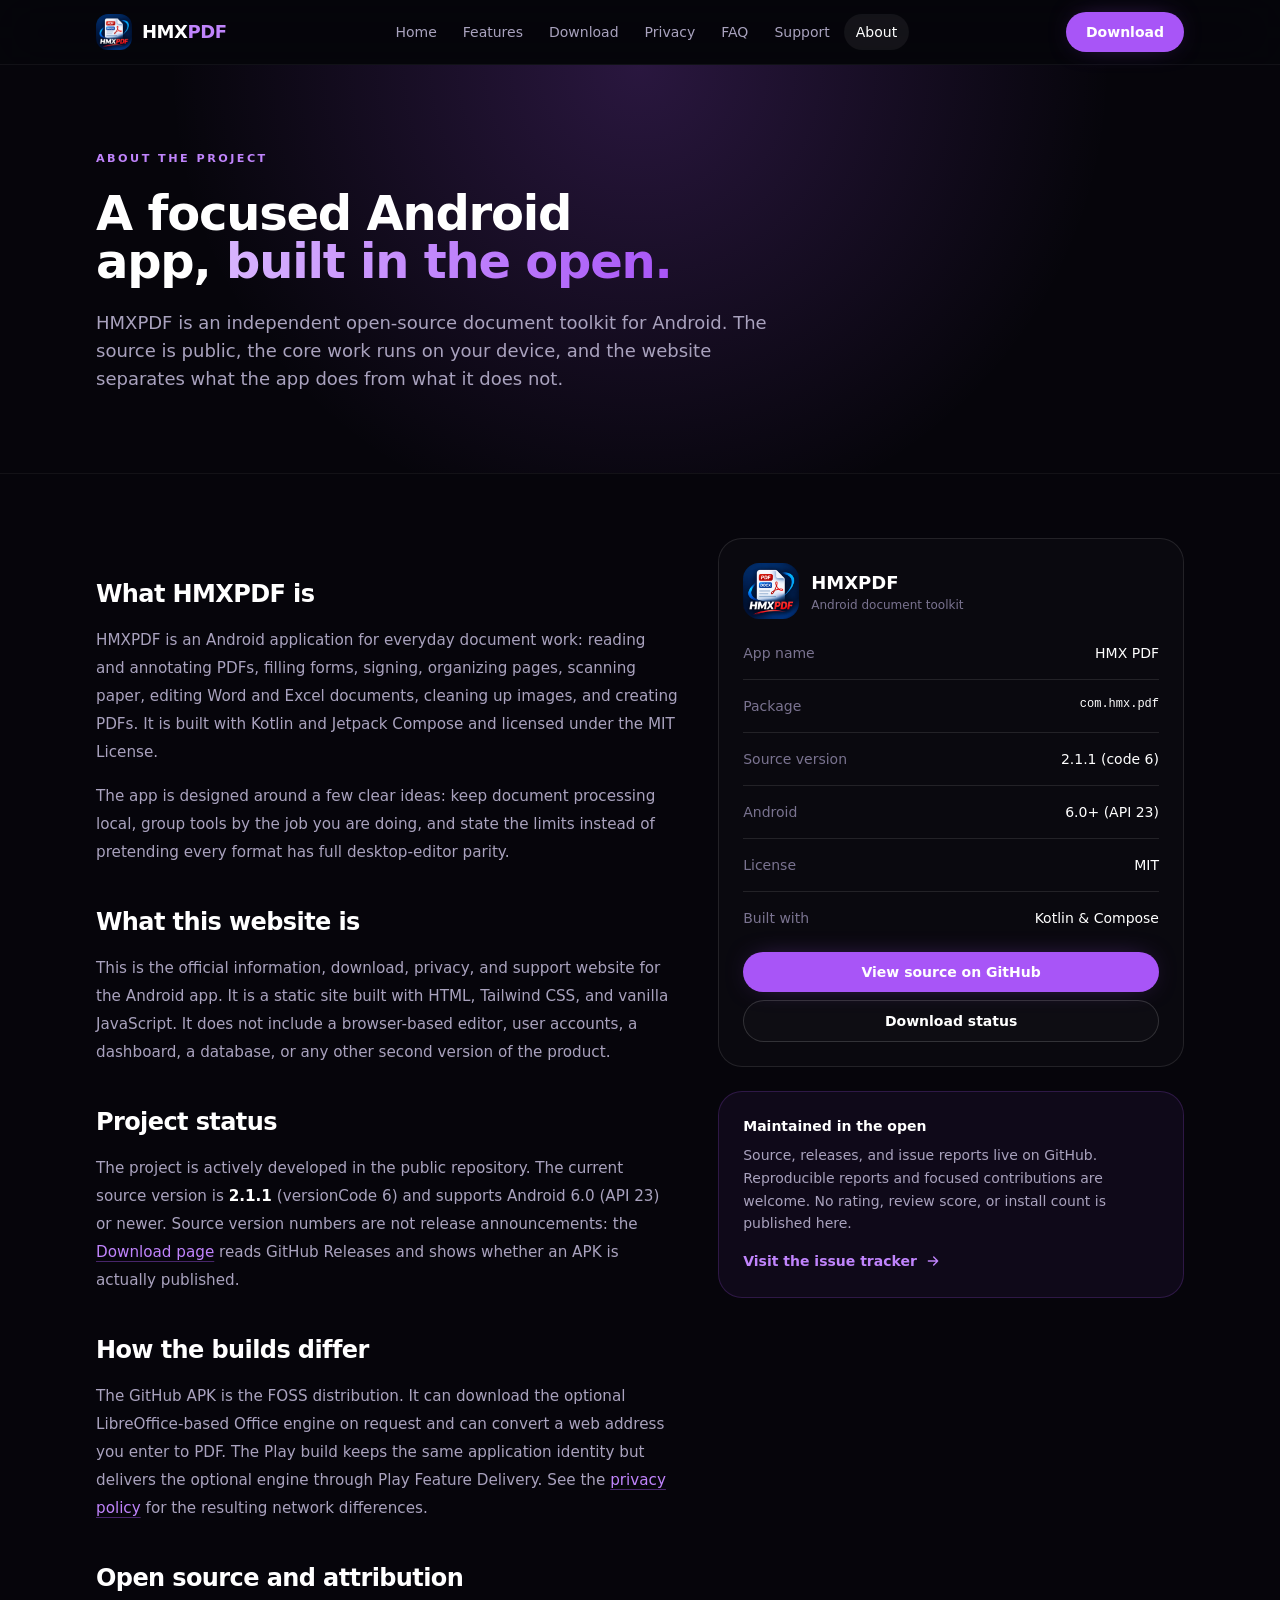
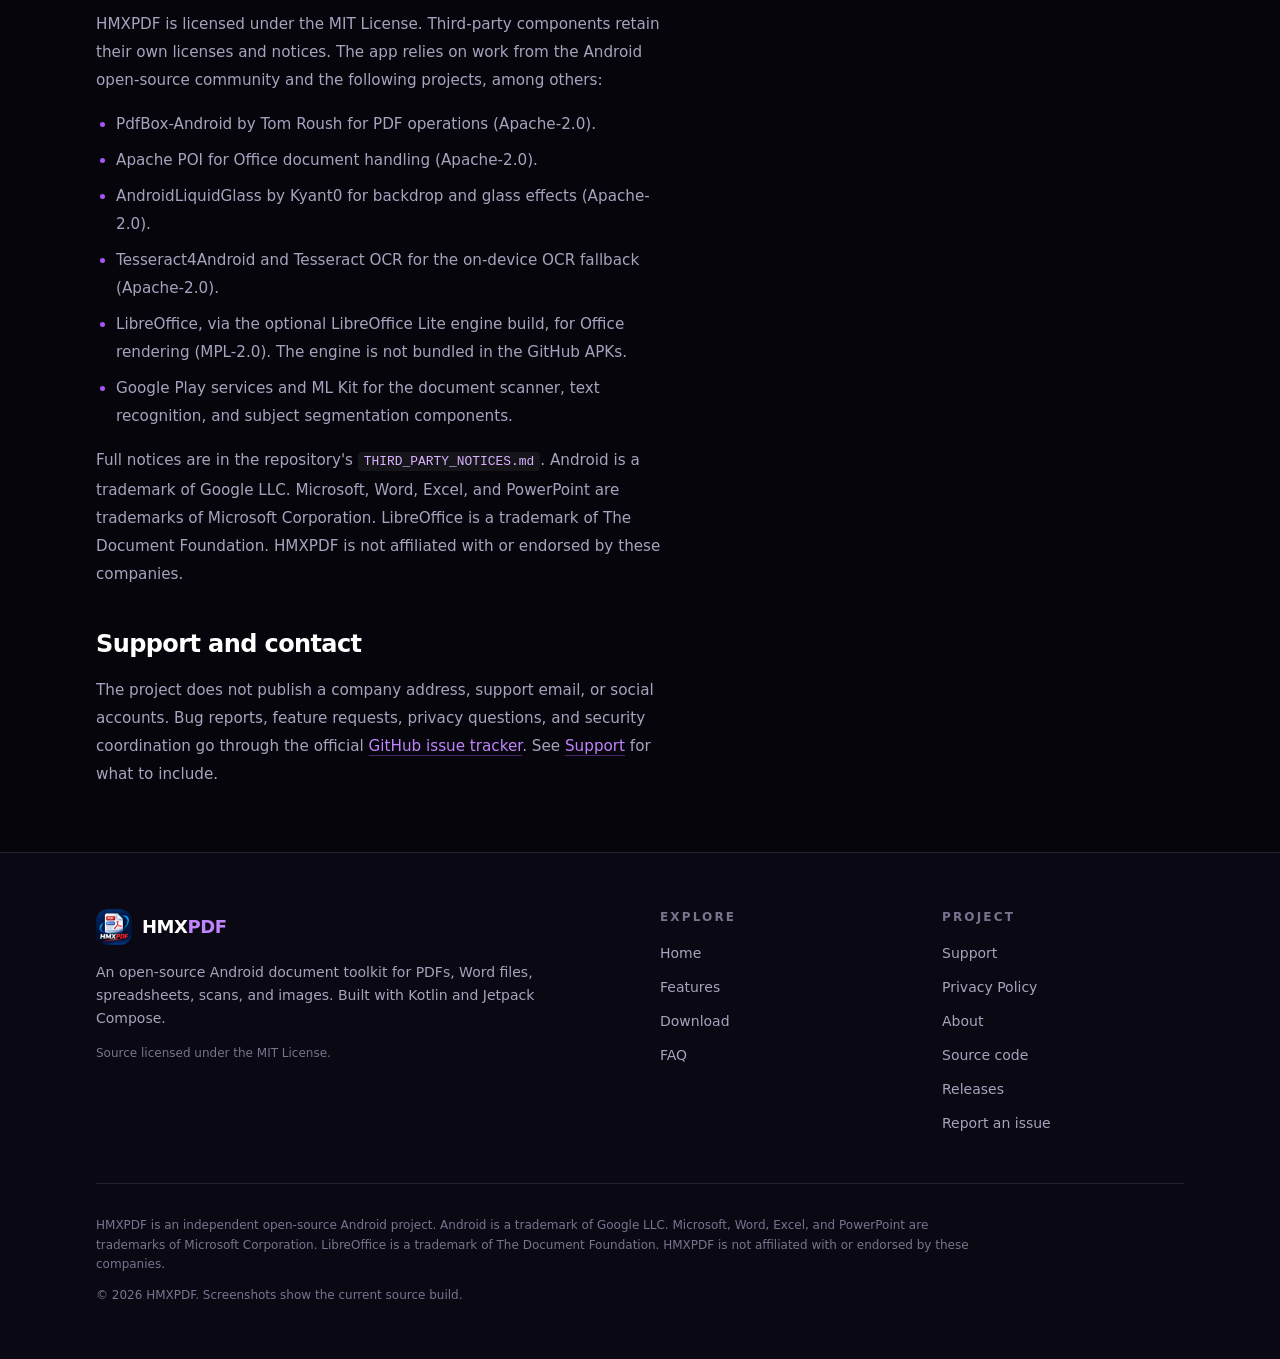
==== commit 67d978f1: "Apply official HMXPDF logo and show Android release on website" ====
--- a/hmxwebsite/about.html
+++ b/hmxwebsite/about.html
@@ -176,7 +176,7 @@
             <p>
               The project does not publish a company address, support email, or social accounts. Bug
               reports, feature requests, privacy questions, and security coordination go through the
-              official <a href="https://github.com/bharti1233/Hmxpdf/issues" target="_blank" rel="noopener noreferrer">GitHub issue tracker</a>.
+              official <a href="https://github.com/bharti1233/HMXPDF/issues" target="_blank" rel="noopener noreferrer">GitHub issue tracker</a>.
               See <a href="support.html">Support</a> for what to include.
             </p>
           </div>
@@ -219,7 +219,7 @@
               </dl>
 
               <div class="mt-6 flex flex-col gap-2">
-                <a class="btn-primary btn-sm w-full" href="https://github.com/bharti1233/Hmxpdf" target="_blank" rel="noopener noreferrer">View source on GitHub</a>
+                <a class="btn-primary btn-sm w-full" href="https://github.com/bharti1233/HMXPDF" target="_blank" rel="noopener noreferrer">View source on GitHub</a>
                 <a class="btn-secondary btn-sm w-full" href="download.html">Download status</a>
               </div>
             </div>
@@ -231,7 +231,7 @@
                 contributions are welcome. No rating, review score, or install count is published
                 here.
               </p>
-              <a class="mt-4 inline-flex items-center gap-2 text-sm font-semibold text-accent-light hover:text-white" href="https://github.com/bharti1233/Hmxpdf/issues" target="_blank" rel="noopener noreferrer">
+              <a class="mt-4 inline-flex items-center gap-2 text-sm font-semibold text-accent-light hover:text-white" href="https://github.com/bharti1233/HMXPDF/issues" target="_blank" rel="noopener noreferrer">
                 Visit the issue tracker
                 <svg class="h-4 w-4" viewBox="0 0 24 24" fill="none" stroke="currentColor" stroke-width="2" aria-hidden="true">
                   <path d="M5 12h14m-6-6 6 6-6 6" stroke-linecap="round" stroke-linejoin="round" />
@@ -275,13 +275,13 @@
               <li><a class="footer-link" href="privacy.html">Privacy Policy</a></li>
               <li><a class="footer-link" href="about.html">About</a></li>
               <li>
-                <a class="footer-link" href="https://github.com/bharti1233/Hmxpdf" target="_blank" rel="noopener noreferrer">Source code</a>
+                <a class="footer-link" href="https://github.com/bharti1233/HMXPDF" target="_blank" rel="noopener noreferrer">Source code</a>
               </li>
               <li>
-                <a class="footer-link" href="https://github.com/bharti1233/Hmxpdf/releases" target="_blank" rel="noopener noreferrer">Releases</a>
+                <a class="footer-link" href="https://github.com/bharti1233/HMXPDF/releases" target="_blank" rel="noopener noreferrer">Releases</a>
               </li>
               <li>
-                <a class="footer-link" href="https://github.com/bharti1233/Hmxpdf/issues" target="_blank" rel="noopener noreferrer">Report an issue</a>
+                <a class="footer-link" href="https://github.com/bharti1233/HMXPDF/issues" target="_blank" rel="noopener noreferrer">Report an issue</a>
               </li>
             </ul>
           </div>
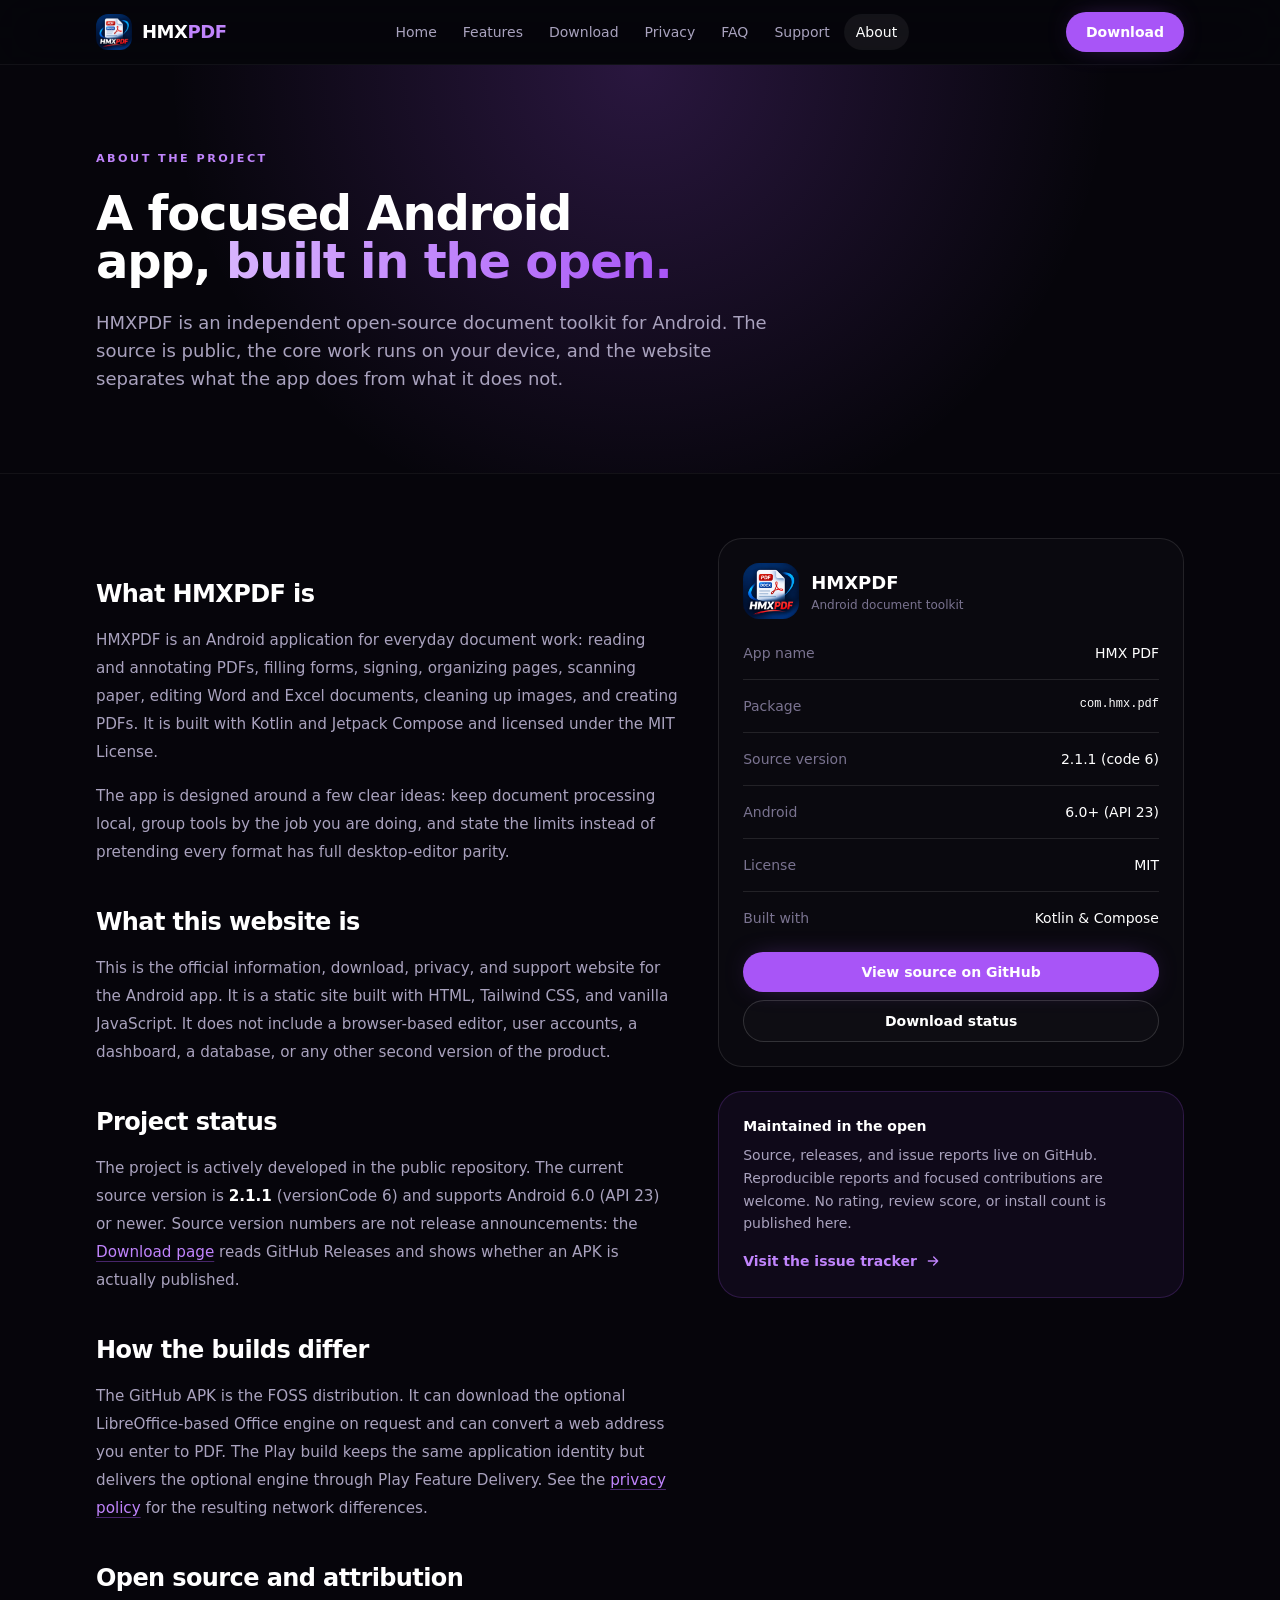
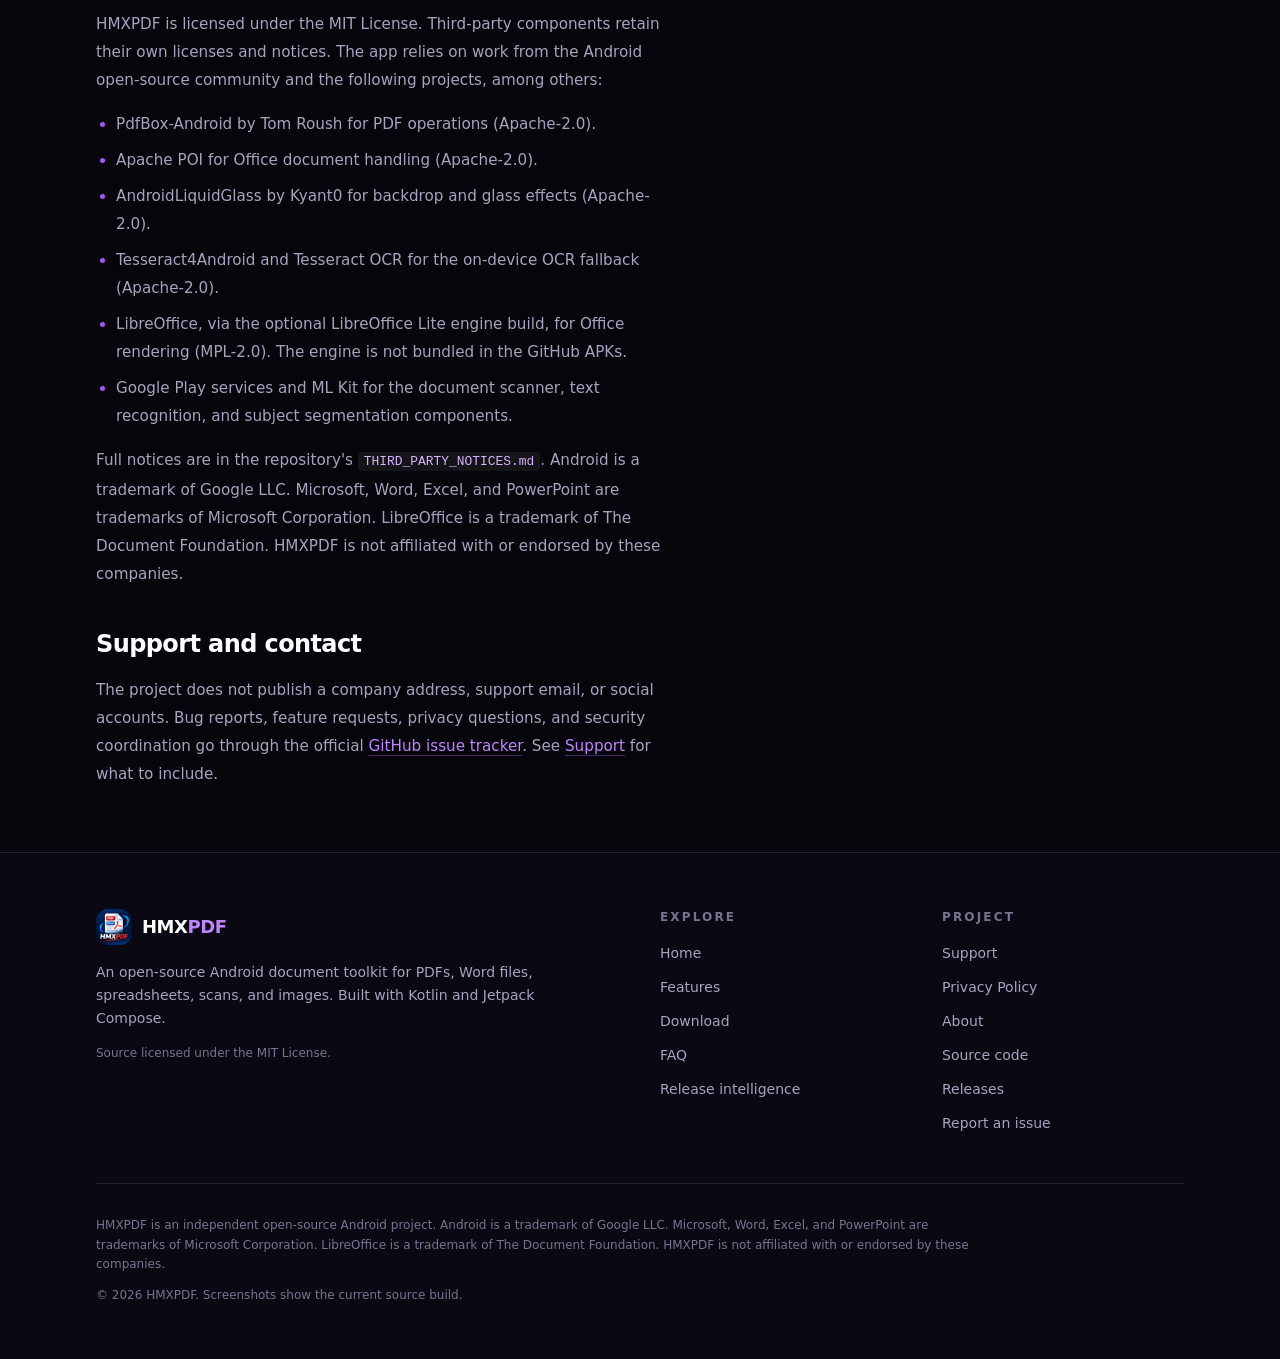
==== commit 6d6b8a2c: "chore: point repository references at tanishka1233/HMXPDF The old bharti1233 path only resolved thro" ====
--- a/hmxwebsite/about.html
+++ b/hmxwebsite/about.html
@@ -176,7 +176,7 @@
             <p>
               The project does not publish a company address, support email, or social accounts. Bug
               reports, feature requests, privacy questions, and security coordination go through the
-              official <a href="https://github.com/bharti1233/HMXPDF/issues" target="_blank" rel="noopener noreferrer">GitHub issue tracker</a>.
+              official <a href="https://github.com/tanishka1233/HMXPDF/issues" target="_blank" rel="noopener noreferrer">GitHub issue tracker</a>.
               See <a href="support.html">Support</a> for what to include.
             </p>
           </div>
@@ -219,7 +219,7 @@
               </dl>
 
               <div class="mt-6 flex flex-col gap-2">
-                <a class="btn-primary btn-sm w-full" href="https://github.com/bharti1233/HMXPDF" target="_blank" rel="noopener noreferrer">View source on GitHub</a>
+                <a class="btn-primary btn-sm w-full" href="https://github.com/tanishka1233/HMXPDF" target="_blank" rel="noopener noreferrer">View source on GitHub</a>
                 <a class="btn-secondary btn-sm w-full" href="download.html">Download status</a>
               </div>
             </div>
@@ -231,7 +231,7 @@
                 contributions are welcome. No rating, review score, or install count is published
                 here.
               </p>
-              <a class="mt-4 inline-flex items-center gap-2 text-sm font-semibold text-accent-light hover:text-white" href="https://github.com/bharti1233/HMXPDF/issues" target="_blank" rel="noopener noreferrer">
+              <a class="mt-4 inline-flex items-center gap-2 text-sm font-semibold text-accent-light hover:text-white" href="https://github.com/tanishka1233/HMXPDF/issues" target="_blank" rel="noopener noreferrer">
                 Visit the issue tracker
                 <svg class="h-4 w-4" viewBox="0 0 24 24" fill="none" stroke="currentColor" stroke-width="2" aria-hidden="true">
                   <path d="M5 12h14m-6-6 6 6-6 6" stroke-linecap="round" stroke-linejoin="round" />
@@ -265,6 +265,7 @@
               <li><a class="footer-link" href="features.html">Features</a></li>
               <li><a class="footer-link" href="download.html">Download</a></li>
               <li><a class="footer-link" href="faq.html">FAQ</a></li>
+              <li><a class="footer-link" href="release-intelligence.html">Release intelligence</a></li>
             </ul>
           </div>
 
@@ -275,13 +276,13 @@
               <li><a class="footer-link" href="privacy.html">Privacy Policy</a></li>
               <li><a class="footer-link" href="about.html">About</a></li>
               <li>
-                <a class="footer-link" href="https://github.com/bharti1233/HMXPDF" target="_blank" rel="noopener noreferrer">Source code</a>
+                <a class="footer-link" href="https://github.com/tanishka1233/HMXPDF" target="_blank" rel="noopener noreferrer">Source code</a>
               </li>
               <li>
-                <a class="footer-link" href="https://github.com/bharti1233/HMXPDF/releases" target="_blank" rel="noopener noreferrer">Releases</a>
+                <a class="footer-link" href="https://github.com/tanishka1233/HMXPDF/releases" target="_blank" rel="noopener noreferrer">Releases</a>
               </li>
               <li>
-                <a class="footer-link" href="https://github.com/bharti1233/HMXPDF/issues" target="_blank" rel="noopener noreferrer">Report an issue</a>
+                <a class="footer-link" href="https://github.com/tanishka1233/HMXPDF/issues" target="_blank" rel="noopener noreferrer">Report an issue</a>
               </li>
             </ul>
           </div>
